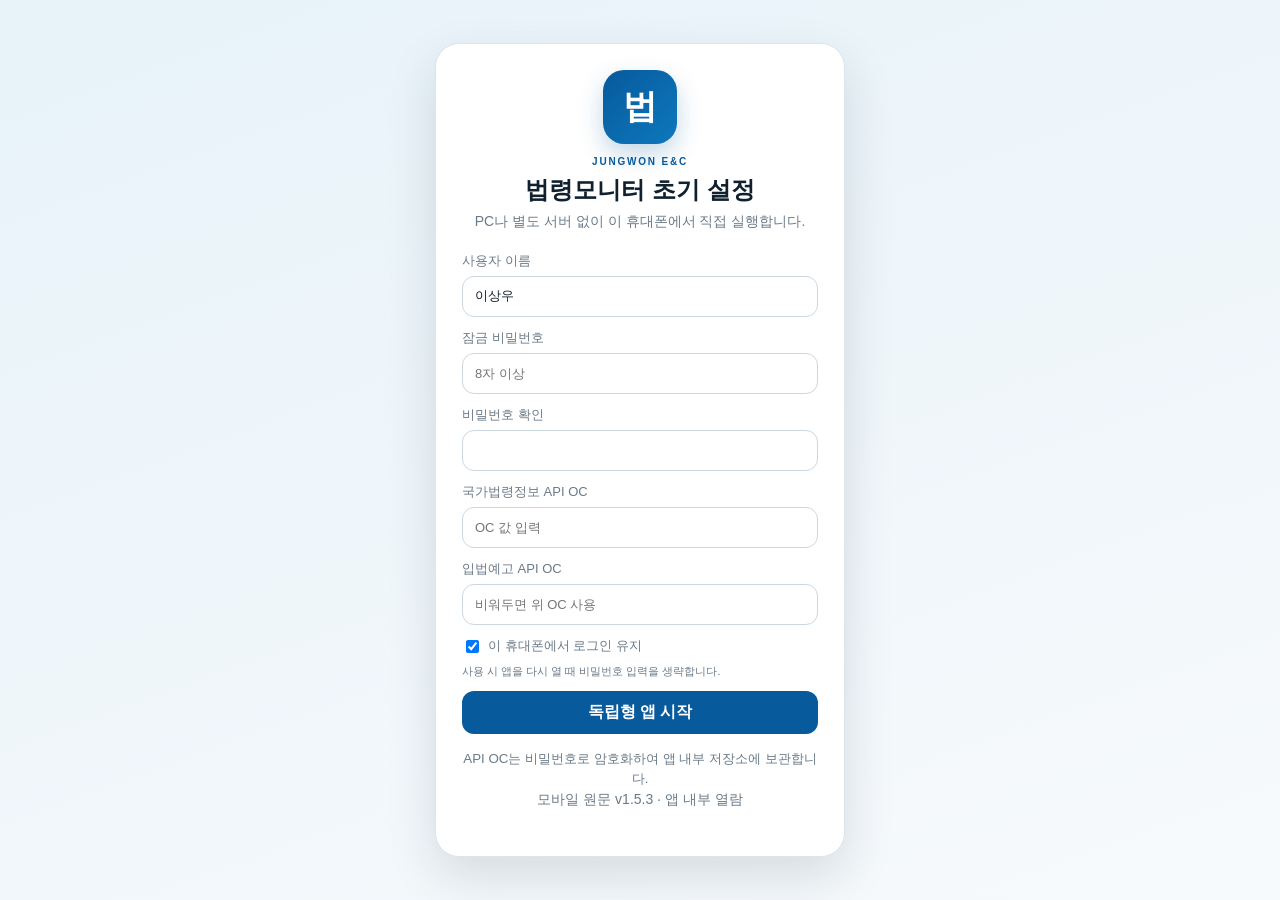
==== lawmonitor/recover-v1.5.3.html @ d0fd6329 "build: verified immutable mobile recovery runtime v1.5.3" ====
<!doctype html>
<html lang="ko">
<head>
  <meta charset="utf-8">
  <meta name="viewport" content="width=device-width,initial-scale=1,maximum-scale=1,viewport-fit=cover">
  <meta name="theme-color" content="#075a9c">
  <meta name="description" content="정원이앤씨 대표자 개인용 소방·건축 법령 개정 및 입법예고 모니터">
  <meta name="mobile-web-app-capable" content="yes">
  <meta name="apple-mobile-web-app-capable" content="yes">
  <meta name="apple-mobile-web-app-status-bar-style" content="default">
  <meta name="apple-mobile-web-app-title" content="법령모니터">
  <link rel="manifest" href="./manifest.webmanifest">
  <link rel="icon" href="./icon.svg" type="image/svg+xml">
  <link rel="apple-touch-icon" href="./icon.svg">
  <title>정원이앤씨 법령모니터</title>
  <link rel="stylesheet" href="./styles.css">
</head>
<body>
  <div id="toast" class="toast" role="status"></div>

  <section id="setup-view" class="gate hidden">
    <div class="gate-card">
      <div class="brand-mark">법</div>
      <div class="eyebrow blue">JUNGWON E&amp;C</div>
      <h1>법령모니터 초기 설정</h1>
      <p>PC나 별도 서버 없이 이 휴대폰에서 직접 실행합니다.</p>
      <form id="setup-form" class="gate-form">
        <label>사용자 이름<input id="setup-owner" value="이상우" required></label>
        <label>잠금 비밀번호<input id="setup-password" type="password" minlength="8" autocomplete="new-password" placeholder="8자 이상" required></label>
        <label>비밀번호 확인<input id="setup-password2" type="password" minlength="8" autocomplete="new-password" required></label>
        <label>국가법령정보 API OC<input id="setup-law-oc" autocapitalize="none" spellcheck="false" placeholder="OC 값 입력" required></label>
        <label>입법예고 API OC<input id="setup-notice-oc" autocapitalize="none" spellcheck="false" placeholder="비워두면 위 OC 사용"></label>
        <button type="submit" class="primary full">독립형 앱 시작</button>
      </form>
      <small>API OC는 비밀번호로 암호화하여 앱 내부 저장소에 보관합니다.</small>
    </div>
  </section>

  <section id="login-view" class="gate hidden">
    <div class="gate-card">
      <div class="brand-mark">법</div>
      <div class="eyebrow blue">JUNGWON E&amp;C</div>
      <h1>법령모니터</h1>
      <p>대표님 개인용 · 휴대폰 독립 실행</p>
      <form id="login-form" class="gate-form">
        <label>잠금 비밀번호<input id="login-password" type="password" autocomplete="current-password" required></label>
        <button type="submit" class="primary full">잠금 해제</button>
      </form>
      <small>동기화할 때만 인터넷이 필요하며, 저장된 이력은 오프라인에서도 확인할 수 있습니다.</small>
    </div>
  </section>

  <div id="app-view" class="hidden">
    <header class="app-header">
      <div>
        <div class="eyebrow">JUNGWON E&amp;C · MOBILE PWA</div>
        <h1>법령모니터</h1>
      </div>
      <div class="header-actions">
        <button id="install-button" class="install-button hidden" aria-label="홈 화면에 설치">설치</button>
        <button id="sync-button" class="icon-button" aria-label="지금 동기화">↻</button>
      </div>
    </header>

    <main>
      <section id="page-dashboard" class="page active">
        <div class="welcome"><strong><span id="owner-name">대표님</span> 전용</strong><span id="last-sync">아직 동기화하지 않았습니다.</span></div>
        <div class="standalone-note"><b>휴대폰 설치형 웹앱</b><span>홈 화면에서 앱처럼 실행하고 데이터는 이 휴대폰 내부에 저장</span></div>
        <div class="metric-grid">
          <button class="metric" data-go="managed"><span>관리대상</span><b id="count-managed">0</b></button>
          <button class="metric" data-go="changes"><span>전체 개정</span><b id="count-changes">0</b></button>
          <button class="metric accent" data-go="changes"><span>신규 개정</span><b id="count-new-changes">0</b></button>
          <button class="metric accent" data-go="notices"><span>진행 입법예고</span><b id="count-active-notices">0</b></button>
        </div>
        <div id="sync-card" class="card sync-card hidden"><div><b id="sync-message">동기화 중</b><span id="sync-progress-text">0%</span></div><progress id="sync-progress" max="100" value="0"></progress></div>
        <div class="card">
          <h2>빠른 실행</h2>
          <div class="quick-grid">
            <button data-go="managed">법규 추가</button>
            <button data-go="changes">개정 이력</button>
            <button data-go="notices">입법예고</button>
            <button data-go="settings">보안·API</button>
          </div>
        </div>
        <div class="card compact"><b>동기화 방식</b><p>앱 실행 시 설정된 주기가 지나면 자동 동기화하며, 우측 상단 ↻ 버튼으로 즉시 확인할 수 있습니다.</p></div>
        <div id="install-card" class="card compact"><b>홈 화면 설치</b><p>Chrome 메뉴의 ‘홈 화면에 추가’ 또는 상단 ‘설치’ 버튼을 사용하면 일반 앱처럼 실행됩니다.</p></div>
      </section>

      <section id="page-managed" class="page">
        <div class="page-title"><div><h2>관리대상</h2><p>법령·행정규칙을 공식 API에서 검색해 추가합니다.</p></div><button id="open-search" class="primary">+ 추가</button></div>
        <div class="search-row"><input id="managed-filter" placeholder="관리대상 검색"><button id="managed-refresh">새로고침</button></div>
        <div id="managed-list" class="list"></div>
      </section>

      <section id="page-changes" class="page">
        <div class="page-title"><div><h2>개정사항</h2><p>전체 이력과 별표·서식 개정을 확인합니다.</p></div><button id="changes-seen">확인 처리</button></div>
        <div class="filters"><input id="changes-q" placeholder="법규명·개정구분 검색"><div class="date-row"><input id="changes-from" type="date"><span>~</span><input id="changes-to" type="date"></div><label class="check"><input id="changes-new-only" type="checkbox"> 신규만</label></div>
        <div id="changes-list" class="list"></div>
      </section>

      <section id="page-notices" class="page">
        <div class="page-title"><div><h2>입법예고</h2><p>진행 중과 종료 이력을 함께 확인합니다.</p></div><button id="notices-seen">확인 처리</button></div>
        <div class="filters"><input id="notices-q" placeholder="입법예고명·관리대상 검색"><select id="notices-status"><option>전체</option><option>진행 중</option><option>종료</option></select><div class="date-row"><input id="notices-from" type="date"><span>~</span><input id="notices-to" type="date"></div></div>
        <div id="notices-list" class="list"></div>
      </section>

      <section id="page-settings" class="page">
        <div class="page-title"><div><h2>설정</h2><p>암호화된 API 정보와 휴대폰 저장 DB를 관리합니다.</p></div></div>
        <form id="settings-form" class="card form-card">
          <label>사용자 이름<input id="setting-owner"></label>
          <label>국가법령정보 API OC<input id="setting-law-oc" autocapitalize="none" spellcheck="false"></label>
          <label>입법예고 API OC<input id="setting-notice-oc" autocapitalize="none" spellcheck="false" placeholder="비워두면 위 OC 사용"></label>
          <label>자동 동기화 주기<select id="setting-sync-interval"><option value="6">6시간</option><option value="12">12시간</option><option value="24">24시간</option><option value="48">48시간</option></select></label>
          <label class="check"><input id="setting-auto-sync" type="checkbox"> 앱 실행 시 자동 동기화</label>
          <button type="submit" class="primary full">설정 저장</button>
        </form>
        <form id="password-form" class="card form-card">
          <h3>잠금 비밀번호 변경</h3>
          <label>현재 비밀번호<input id="current-password" type="password" autocomplete="current-password"></label>
          <label>새 비밀번호<input id="new-password" type="password" autocomplete="new-password" minlength="8"></label>
          <button type="submit" class="secondary full">비밀번호 변경</button>
        </form>
        <div class="card">
          <h3>휴대폰 DB 백업·복원</h3>
          <p class="muted">백업 문자열을 복사해 안전한 곳에 보관하거나, 복원할 문자열을 붙여넣으세요. API OC는 백업에 포함하지 않습니다.</p>
          <textarea id="backup-text" rows="7" placeholder="백업 또는 복원 문자열"></textarea>
          <div class="two-buttons"><button id="export-button" class="secondary" type="button">백업 생성</button><button id="import-button" class="secondary" type="button">붙여넣은 자료 복원</button></div>
        </div>
        <div class="card">
          <h3>공식 API 연결 확인</h3>
          <p class="muted">국가법령정보센터와 국민참여입법센터 연결 상태를 확인합니다.</p>
          <button id="api-test-button" class="secondary full" type="button">API 연결 테스트</button>
          <div id="api-test-result" class="api-test-result"></div>
        </div>
        <div class="card"><h3>최근 동기화 로그</h3><div id="logs-list" class="mini-list"></div></div>
        <button id="lock-button" class="danger full">앱 잠금</button>
      </section>
    </main>

    <nav class="bottom-nav">
      <button class="active" data-page="dashboard"><span>⌂</span>홈</button>
      <button data-page="managed"><span>☷</span>관리</button>
      <button data-page="changes"><span>↺</span>개정</button>
      <button data-page="notices"><span>◎</span>예고</button>
      <button data-page="settings"><span>⚙</span>설정</button>
    </nav>
  </div>

  <dialog id="search-dialog">
    <form method="dialog" class="dialog-head"><div><h2>관리대상 추가</h2><p>국가법령정보 공식 API 검색</p></div><button value="cancel" aria-label="닫기">×</button></form>
    <div class="dialog-body"><div class="search-stack"><input id="catalog-q" placeholder="두 글자 이상 입력"><div class="search-row"><select id="catalog-kind"><option>전체</option><option>법령</option><option>행정규칙</option></select><button id="catalog-search" class="primary">검색</button></div></div><div id="catalog-results" class="list"></div></div>
  </dialog>

  <dialog id="appendix-dialog">
    <form method="dialog" class="dialog-head"><div><h2>별표·서식 개정</h2><p id="appendix-dialog-subtitle"></p></div><button value="cancel" aria-label="닫기">×</button></form>
    <div id="appendix-list" class="dialog-body list"></div>
  </dialog>

  <script src="./app-v1.5.3.js" integrity="sha256-RRGFdRf+GrVmc12gE41IcD1/PkiS43FQ6m+Q9Dm35dk=" crossorigin="anonymous" defer></script>
</body>
</html>
---- lawmonitor/styles.css ----
:root{--blue:#075a9c;--blue2:#0e78bd;--ink:#10202e;--muted:#6b7a88;--line:#dce5ec;--bg:#f4f7fa;--card:#fff;--red:#d92d20;--green:#067647;--shadow:0 8px 24px rgba(16,32,46,.08);font-family:-apple-system,BlinkMacSystemFont,"Segoe UI","Noto Sans KR",sans-serif;color:var(--ink);background:var(--bg)}*{box-sizing:border-box}html{background:var(--bg)}body{margin:0;background:var(--bg);min-height:100vh;-webkit-tap-highlight-color:transparent}.hidden{display:none!important}button,input,select,textarea{font:inherit}button{cursor:pointer;border:0}.app-header{position:sticky;top:0;z-index:20;display:flex;justify-content:space-between;align-items:center;padding:calc(12px + env(safe-area-inset-top)) 18px 12px;background:linear-gradient(135deg,var(--blue),var(--blue2));color:#fff;box-shadow:0 2px 12px rgba(0,0,0,.14)}.app-header h1{font-size:22px;margin:0}.eyebrow{font-size:10px;letter-spacing:1.8px;opacity:.82}.eyebrow.blue{color:var(--blue);font-weight:800;opacity:1}.icon-button{width:44px;height:44px;border-radius:14px;background:rgba(255,255,255,.16);color:#fff;font-size:26px}.page{display:none;padding:18px 16px calc(96px + env(safe-area-inset-bottom));max-width:760px;margin:auto}.page.active{display:block}.welcome{display:flex;flex-direction:column;gap:4px;margin-bottom:12px}.welcome strong{font-size:22px}.welcome span,.page-title p{color:var(--muted);font-size:13px}.standalone-note{display:flex;flex-direction:column;gap:3px;background:#e8f5ff;border:1px solid #badcf4;color:#075a9c;padding:12px 14px;border-radius:15px;margin-bottom:14px}.standalone-note span{font-size:12px}.metric-grid{display:grid;grid-template-columns:1fr 1fr;gap:12px;margin-bottom:16px}.metric{background:var(--card);border:1px solid var(--line);border-radius:18px;padding:16px;text-align:left;box-shadow:var(--shadow)}.metric span{display:block;color:var(--muted);font-size:13px}.metric b{display:block;font-size:30px;margin-top:8px;color:var(--blue)}.metric.accent b{color:var(--red)}.card{background:var(--card);border:1px solid var(--line);border-radius:18px;padding:16px;margin-bottom:14px;box-shadow:var(--shadow)}.card.compact p{margin:6px 0 0;font-size:13px;color:var(--muted);line-height:1.55}.card h2,.card h3{margin:0 0 12px}.quick-grid{display:grid;grid-template-columns:1fr 1fr;gap:10px}.quick-grid button,.secondary{background:#eef5fa;color:var(--blue);padding:13px;border-radius:13px;font-weight:700}.primary{background:var(--blue);color:#fff;padding:11px 15px;border-radius:12px;font-weight:700}.danger{background:#fff1f0;color:var(--red);padding:13px;border-radius:13px;font-weight:700;border:1px solid #ffd2cf}.full{width:100%}.bottom-nav{position:fixed;left:0;right:0;bottom:0;z-index:30;height:calc(68px + env(safe-area-inset-bottom));padding-bottom:env(safe-area-inset-bottom);display:grid;grid-template-columns:repeat(5,1fr);background:rgba(255,255,255,.97);border-top:1px solid var(--line)}.bottom-nav button{background:none;color:var(--muted);font-size:11px;display:flex;flex-direction:column;align-items:center;justify-content:center;gap:3px}.bottom-nav button span{font-size:21px}.bottom-nav button.active{color:var(--blue);font-weight:700}.page-title{display:flex;align-items:flex-start;justify-content:space-between;gap:12px;margin-bottom:16px}.page-title h2{font-size:24px;margin:0}.page-title p{margin:3px 0 0}.search-row{display:flex;gap:8px;margin-bottom:14px}.search-row input{flex:1}.search-row button,.search-row select{white-space:nowrap}.search-stack{margin-bottom:14px}.search-stack>.search-row{margin:8px 0 0}.filters{display:grid;gap:9px;margin-bottom:14px;background:#fff;border:1px solid var(--line);padding:12px;border-radius:16px}input,select,textarea{width:100%;border:1px solid #cbd8e1;border-radius:12px;padding:12px;background:#fff;color:var(--ink);outline:none}textarea{resize:vertical;line-height:1.45}input:focus,select:focus,textarea:focus{border-color:var(--blue);box-shadow:0 0 0 3px rgba(7,90,156,.12)}.date-row{display:flex;align-items:center;gap:7px}.check{display:flex!important;align-items:center;gap:8px;color:var(--muted);font-size:13px}.check input{width:auto}.list{display:grid;gap:10px}.item{background:#fff;border:1px solid var(--line);border-radius:16px;padding:14px;box-shadow:0 4px 16px rgba(16,32,46,.05)}.item.new{border-left:5px solid var(--red)}.item-head{display:flex;justify-content:space-between;gap:10px;align-items:flex-start}.item h3{font-size:16px;margin:0 0 5px;line-height:1.4}.item p{font-size:13px;color:var(--muted);margin:3px 0;line-height:1.45}.tags{display:flex;flex-wrap:wrap;gap:6px;margin-top:9px}.tag{background:#edf4f8;color:#35576f;border-radius:999px;padding:5px 8px;font-size:11px}.tag.red{background:#fff0ef;color:var(--red)}.tag.green{background:#ecfdf3;color:var(--green)}.item-actions{display:flex;gap:7px;margin-top:12px}.item-actions button,.item-actions a{flex:1;text-decoration:none;text-align:center;border-radius:11px;padding:10px;background:#eef5fa;color:var(--blue);font-weight:700;font-size:13px}.item-actions .delete{background:#fff1f0;color:var(--red)}.switch{position:relative;width:46px;height:26px;flex:0 0 auto}.switch input{display:none}.switch span{position:absolute;inset:0;background:#c9d3da;border-radius:99px}.switch span:after{content:"";position:absolute;width:20px;height:20px;left:3px;top:3px;background:#fff;border-radius:50%;transition:.2s}.switch input:checked+span{background:var(--blue)}.switch input:checked+span:after{transform:translateX(20px)}.form-card{display:grid;gap:12px}.form-card label,.gate-form label{display:grid;gap:6px;font-size:13px;color:var(--muted)}.mini-list{display:grid;gap:8px}.mini-list div{font-size:12px;padding-bottom:8px;border-bottom:1px solid var(--line)}.mini-list b{display:block}.mini-list span{display:block;color:var(--muted);margin-top:3px}.toast{position:fixed;left:50%;bottom:90px;transform:translateX(-50%) translateY(20px);z-index:100;background:#152b3b;color:#fff;padding:11px 14px;border-radius:12px;opacity:0;pointer-events:none;transition:.2s;max-width:88%;font-size:13px;text-align:center}.toast.show{opacity:1;transform:translateX(-50%) translateY(0)}.gate{min-height:100vh;display:grid;place-items:center;padding:22px;background:linear-gradient(160deg,#e7f2f9,#f7fafc)}.gate-card{width:min(100%,410px);background:#fff;border:1px solid var(--line);border-radius:24px;padding:26px;box-shadow:0 20px 50px rgba(16,32,46,.13);text-align:center}.brand-mark{width:74px;height:74px;margin:0 auto 12px;border-radius:21px;display:grid;place-items:center;color:#fff;background:linear-gradient(135deg,var(--blue),var(--blue2));font-weight:900;font-size:34px;box-shadow:0 10px 25px rgba(7,90,156,.24)}.gate-card h1{margin:7px 0 5px}.gate-card p{margin:0 0 20px;color:var(--muted);font-size:14px;line-height:1.5}.gate-form{display:grid;gap:12px;text-align:left}.gate-card small{display:block;color:var(--muted);margin-top:15px;line-height:1.5}dialog{width:min(94vw,650px);max-height:88vh;border:0;border-radius:20px;padding:0;box-shadow:0 24px 70px rgba(0,0,0,.25)}dialog::backdrop{background:rgba(8,20,30,.55)}.dialog-head{display:flex;justify-content:space-between;align-items:flex-start;padding:16px 18px;border-bottom:1px solid var(--line)}.dialog-head h2{margin:0}.dialog-head p{margin:3px 0 0;color:var(--muted);font-size:12px}.dialog-head button{background:none;font-size:28px;color:var(--muted)}.dialog-body{padding:16px;max-height:70vh;overflow:auto}.sync-card div{display:flex;justify-content:space-between;margin-bottom:8px}.sync-card span{color:var(--muted)}progress{width:100%;accent-color:var(--blue)}.empty{text-align:center;color:var(--muted);padding:34px 10px}.loading{opacity:.55;pointer-events:none}.muted{color:var(--muted);font-size:13px;line-height:1.55}.two-buttons{display:grid;grid-template-columns:1fr 1fr;gap:8px;margin-top:10px}@media(min-width:700px){.metric-grid{grid-template-columns:repeat(4,1fr)}.quick-grid{grid-template-columns:repeat(4,1fr)}}
.header-actions{display:flex;align-items:center;gap:8px}.install-button{height:40px;padding:0 13px;border-radius:12px;background:#fff;color:var(--blue);font-size:13px;font-weight:800}.api-test-result{display:grid;gap:8px;margin-top:12px}.api-test-row{display:flex;flex-direction:column;gap:3px;padding:10px 12px;border-radius:12px;font-size:12px}.api-test-row.ok{background:#ecfdf3;color:var(--green)}.api-test-row.fail{background:#fff1f0;color:var(--red)}.api-test-row span{line-height:1.45}.offline-badge{position:fixed;top:calc(8px + env(safe-area-inset-top));left:50%;transform:translateX(-50%);z-index:200;background:#3b4650;color:#fff;border-radius:999px;padding:6px 12px;font-size:11px;box-shadow:var(--shadow)}
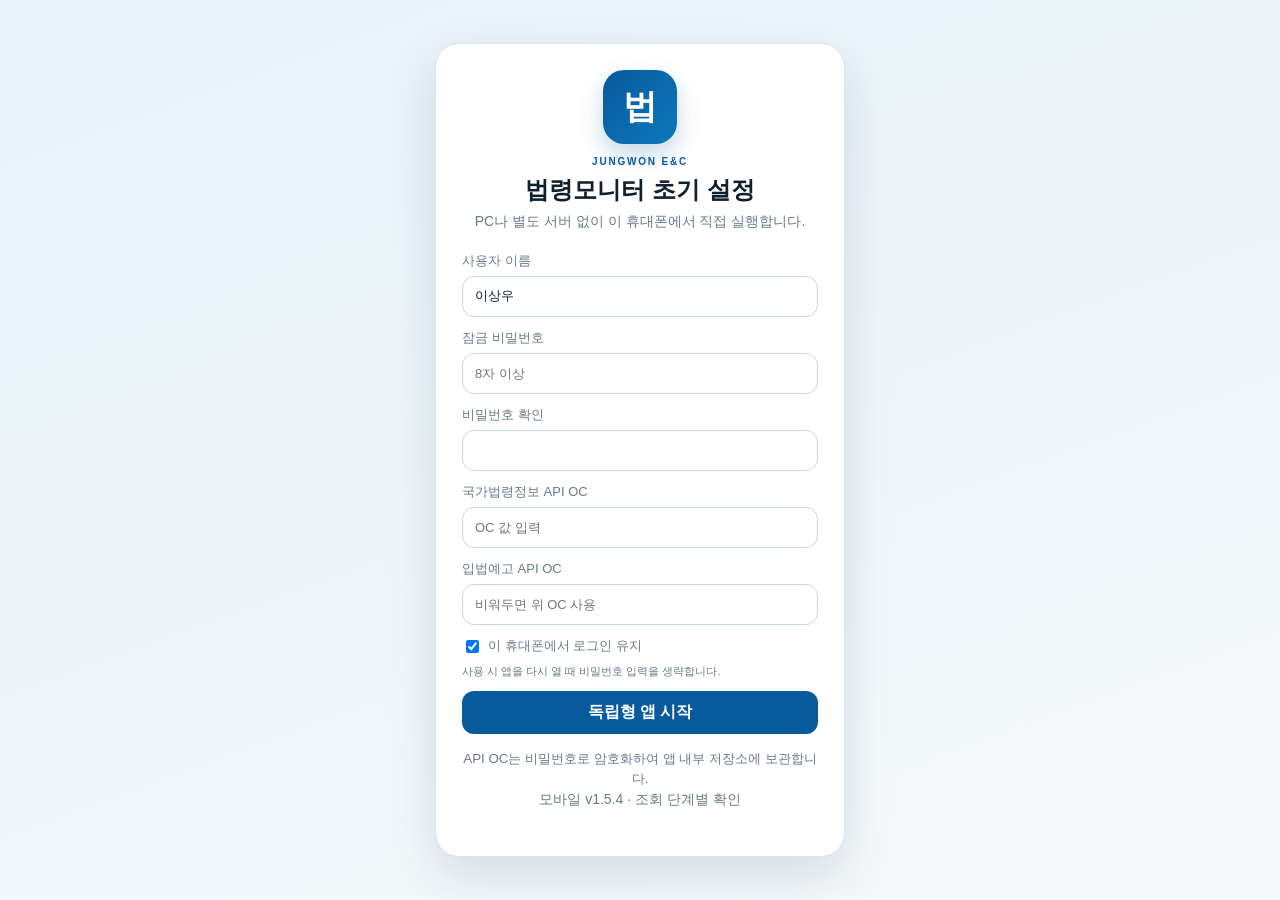
==== commit 7e212125: "build: v1.5.4 with isolated regression evidence; live outcome recorded separately" ====
--- a/lawmonitor/recover-v1.5.3.html
+++ b/lawmonitor/recover-v1.5.3.html
@@ -156,6 +156,6 @@
     <div id="appendix-list" class="dialog-body list"></div>
   </dialog>
 
-  <script src="./app-v1.5.3.js" integrity="sha256-RRGFdRf+GrVmc12gE41IcD1/PkiS43FQ6m+Q9Dm35dk=" crossorigin="anonymous" defer></script>
+  <script src="./app-v1.5.4.js" integrity="sha256-nEqJabq6caafC41dL7/XcbwNV0VurkqJRBqqJG9m1As=" crossorigin="anonymous" defer></script>
 </body>
 </html>
